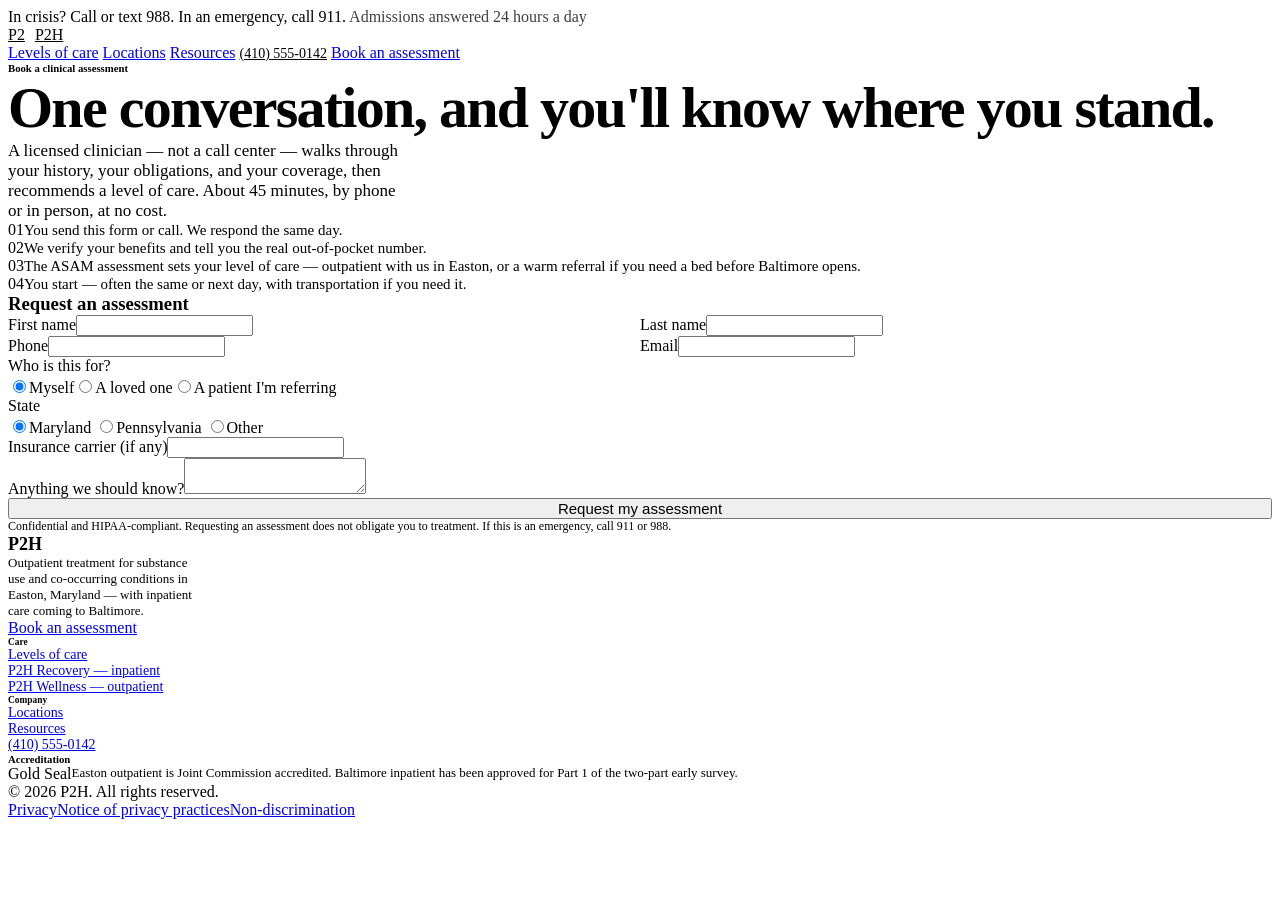
==== book.html @ b1f6ed72 "Add files via upload" ====
<!DOCTYPE html>
<html lang="en">
<head>
<meta charset="utf-8">
<meta name="viewport" content="width=device-width, initial-scale=1">
<title>Book a clinical assessment — P2H</title>
<meta name="description" content="Request a free, confidential ASAM assessment with a licensed P2H clinician.">
<link rel="stylesheet" href="css/modernist.css">
<link rel="stylesheet" href="css/p2h.css">
</head>
<body>

<div class="crisis">
  <div class="wrap">
    <span>In crisis? Call or text 988. In an emergency, call 911.</span>
    <span style="opacity:0.75">Admissions answered 24 hours a day</span>
  </div>
</div>

<header class="site-header">
  <div class="wrap">
    <nav class="nav">
      <a class="nav-brand" href="index.html" style="display:flex;align-items:center;gap:10px;color:inherit">
        <span class="brand-mark">P2</span>
        <span>P2H</span>
      </a>
      <a href="levels-of-care.html">Levels of care</a>
      <a href="locations.html">Locations</a>
      <a href="resources.html">Resources</a>
      <a href="tel:14105550142" style="color:inherit;font-size:14px">(410) 555-0142</a>
      <a class="btn btn-primary" href="book.html">Book an assessment</a>
    </nav>
  </div>
</header>

<main>
  <section class="wrap pad grid cols-2" style="align-items:start">
    <div class="stack">
      <h6 class="text-accent" style="margin:0">Book a clinical assessment</h6>
      <h1 style="margin:0;font-size:clamp(38px,4.8vw,58px);letter-spacing:-0.03em">One conversation, and you'll know where you stand.</h1>
      <p style="font-size:17px;margin:0;max-width:46ch">A licensed clinician — not a call center — walks through your history, your obligations, and your coverage, then recommends a level of care. About 45 minutes, by phone or in person, at no cost.</p>
      <div class="rule-list" style="margin-top:var(--space-2)">
        <div class="row"><span class="key" style="min-width:32px;color:var(--color-accent-700)">01</span><span style="font-size:15px">You send this form or call. We respond the same day.</span></div>
        <div class="row"><span class="key" style="min-width:32px;color:var(--p2h-teal)">02</span><span style="font-size:15px">We verify your benefits and tell you the real out-of-pocket number.</span></div>
        <div class="row"><span class="key" style="min-width:32px;color:var(--p2h-ochre)">03</span><span style="font-size:15px">The ASAM assessment sets your level of care — outpatient with us in Easton, or a warm referral if you need a bed before Baltimore opens.</span></div>
        <div class="row"><span class="key" style="min-width:32px">04</span><span style="font-size:15px">You start — often the same or next day, with transportation if you need it.</span></div>
      </div>
    </div>

    <!-- Static hosting can't process form posts. Point action= at Formspree / Netlify Forms / your intake CRM endpoint. -->
    <form style="border:2px solid var(--color-text);padding:var(--space-6);display:flex;flex-direction:column;gap:var(--space-3)" action="#" method="post">
      <h3 style="margin:0">Request an assessment</h3>
      <div style="display:grid;grid-template-columns:repeat(auto-fit,minmax(150px,1fr));gap:var(--space-3)">
        <div class="field"><label for="first">First name</label><input class="input" id="first" name="first" type="text" required></div>
        <div class="field"><label for="last">Last name</label><input class="input" id="last" name="last" type="text" required></div>
      </div>
      <div style="display:grid;grid-template-columns:repeat(auto-fit,minmax(150px,1fr));gap:var(--space-3)">
        <div class="field"><label for="phone">Phone</label><input class="input" id="phone" name="phone" type="tel" required></div>
        <div class="field"><label for="email">Email</label><input class="input" id="email" name="email" type="email"></div>
      </div>
      <div class="field">
        <label>Who is this for?</label>
        <div style="display:flex;flex-wrap:wrap;gap:var(--space-4);padding-top:2px">
          <label class="radio"><input type="radio" name="who" value="self" checked><span class="dot"></span>Myself</label>
          <label class="radio"><input type="radio" name="who" value="loved-one"><span class="dot"></span>A loved one</label>
          <label class="radio"><input type="radio" name="who" value="referral"><span class="dot"></span>A patient I'm referring</label>
        </div>
      </div>
      <div class="field">
        <label>State</label>
        <div class="seg" style="margin-top:2px">
          <label class="seg-opt"><input type="radio" name="state" value="MD" checked>Maryland</label>
          <label class="seg-opt"><input type="radio" name="state" value="PA">Pennsylvania</label>
          <label class="seg-opt"><input type="radio" name="state" value="other">Other</label>
        </div>
      </div>
      <div class="field"><label for="insurance">Insurance carrier (if any)</label><input class="input" id="insurance" name="insurance" type="text"></div>
      <div class="field"><label for="note">Anything we should know?</label><textarea class="input" id="note" name="note"></textarea></div>
      <button type="submit" class="btn btn-primary btn-block" style="padding:var(--space-3) var(--space-4);font-size:15px">Request my assessment</button>
      <p class="text-muted" style="font-size:12px;margin:0">Confidential and HIPAA-compliant. Requesting an assessment does not obligate you to treatment. If this is an emergency, call 911 or 988.</p>
    </form>
  </section>
</main>

<footer class="sec site-footer">
  <div class="wrap cols">
    <div style="display:flex;flex-direction:column;gap:var(--space-2)">
      <span style="font-family:var(--font-heading);font-weight:800;font-size:18px">P2H</span>
      <p class="text-muted" style="font-size:13px;margin:0;max-width:30ch">Outpatient treatment for substance use and co-occurring conditions in Easton, Maryland — with inpatient care coming to Baltimore.</p>
      <a class="btn btn-primary" href="book.html" style="align-self:flex-start;margin-top:var(--space-2)">Book an assessment</a>
    </div>
    <div style="display:flex;flex-direction:column;gap:var(--space-2);font-size:14px">
      <h6 style="margin:0 0 var(--space-1)">Care</h6>
      <a href="levels-of-care.html">Levels of care</a>
      <a href="levels-of-care.html">P2H Recovery — inpatient</a>
      <a href="levels-of-care.html">P2H Wellness — outpatient</a>
    </div>
    <div style="display:flex;flex-direction:column;gap:var(--space-2);font-size:14px">
      <h6 style="margin:0 0 var(--space-1)">Company</h6>
      <a href="locations.html">Locations</a>
      <a href="resources.html">Resources</a>
      <a href="tel:14105550142">(410) 555-0142</a>
    </div>
    <div style="display:flex;flex-direction:column;gap:var(--space-2)">
      <h6 style="margin:0 0 var(--space-1)">Accreditation</h6>
      <div style="display:flex;gap:var(--space-3);align-items:flex-start">
        <div class="ph ph-seal">
          <!-- replace with the official Gold Seal: <img src="img/joint-commission-seal.png" alt="The Joint Commission Gold Seal of Approval"> -->
          <span>Gold Seal</span>
        </div>
        <p class="text-muted" style="font-size:13px;margin:0">Easton outpatient is Joint Commission accredited. Baltimore inpatient has been approved for Part 1 of the two-part early survey.</p>
      </div>
    </div>
  </div>
  <div class="wrap" style="padding-bottom:var(--space-8)">
    <div class="legal">
      <span class="text-muted">© 2026 P2H. All rights reserved.</span>
      <span style="display:flex;flex-wrap:wrap;gap:var(--space-6)">
        <a href="#">Privacy</a>
        <a href="#">Notice of privacy practices</a>
        <a href="#">Non-discrimination</a>
      </span>
    </div>
  </div>
</footer>

</body>
</html>
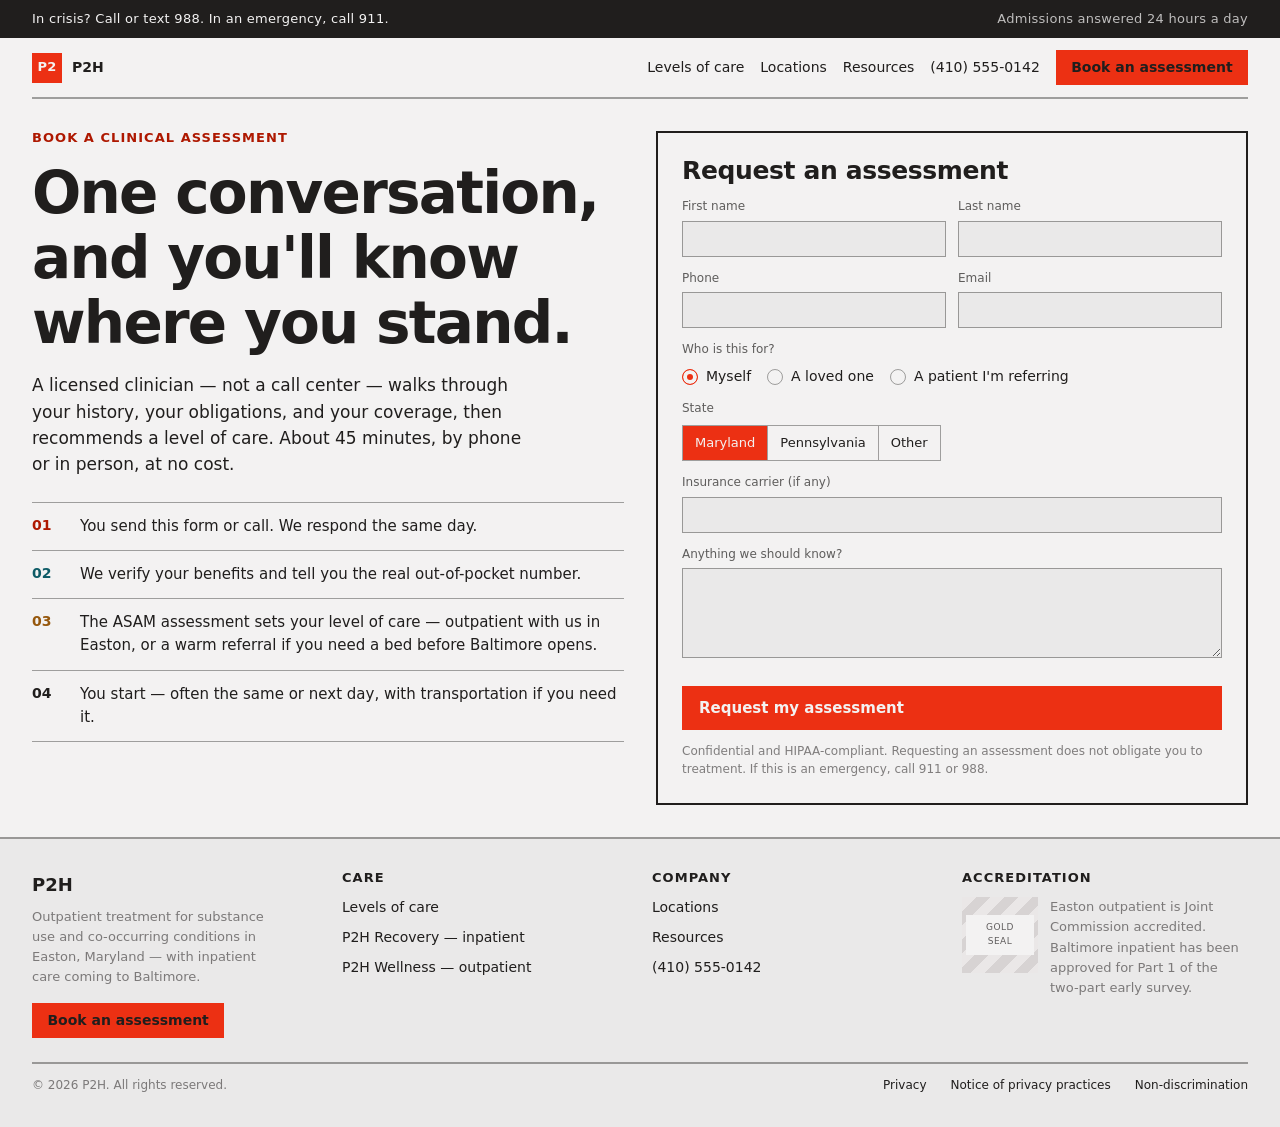
==== commit 004bc52b: "Fix stylesheet asset paths Co-authored-by: Copilot App <223556219+Copilot@users.noreply.github.com>" ====
--- a/book.html
+++ b/book.html
@@ -5,8 +5,8 @@
 <meta name="viewport" content="width=device-width, initial-scale=1">
 <title>Book a clinical assessment — P2H</title>
 <meta name="description" content="Request a free, confidential ASAM assessment with a licensed P2H clinician.">
-<link rel="stylesheet" href="css/modernist.css">
-<link rel="stylesheet" href="css/p2h.css">
+<link rel="stylesheet" href="modernist.css">
+<link rel="stylesheet" href="p2h.css">
 </head>
 <body>
 
--- a/modernist.css
+++ b/modernist.css
@@ -0,0 +1,252 @@
+/* Modernist — design-system tokens and component classes. This file is the source of truth for the system's look; retune it here and see readme.md. */
+@import url('https://fonts.googleapis.com/css2?family=Archivo:wght@400;600;800&display=swap');
+
+:root {
+  --color-bg: #f3f2f2;
+  --color-surface: #eae9e9;
+  --color-text: #201e1d;
+  --color-accent: #ec3013;
+  --color-accent-2: #e15b47;
+  --color-divider: color-mix(in srgb, #201e1d 40%, transparent);
+
+  /* Tonal ramps — generated in OKLCH on one shared lightness scale, so the
+     same step of any role matches the others in visual value. */
+  --color-neutral-100: #f8f4f4;
+  --color-neutral-200: #eae7e7;
+  --color-neutral-300: #d7d3d3;
+  --color-neutral-400: #bab6b6;
+  --color-neutral-500: #9b9797;
+  --color-neutral-600: #7d7979;
+  --color-neutral-700: #605d5d;
+  --color-neutral-800: #444141;
+  --color-neutral-900: #2d2b2b;
+
+  --color-accent-100: #fff2ef;
+  --color-accent-200: #ffe0d9;
+  --color-accent-300: #ffc4b8;
+  --color-accent-400: #ff9783;
+  --color-accent-500: #ff563c;
+  --color-accent-600: #dd2b0f;
+  --color-accent-700: #ae1800;
+  --color-accent-800: #7c1405;
+  --color-accent-900: #4d170e;
+
+  --color-accent-2-100: #fff2ef;
+  --color-accent-2-200: #ffe0da;
+  --color-accent-2-300: #ffc4b9;
+  --color-accent-2-400: #ff9784;
+  --color-accent-2-500: #ef6853;
+  --color-accent-2-600: #c94b39;
+  --color-accent-2-700: #9e3526;
+  --color-accent-2-800: #71261b;
+  --color-accent-2-900: #471d16;
+
+  --font-heading: "Archivo", system-ui, sans-serif;
+  --font-heading-weight: 800;
+  --font-body: "Archivo", system-ui, sans-serif;
+
+  --space-1: 4.0px;
+  --space-2: 8.0px;
+  --space-3: 12.0px;
+  --space-4: 16.0px;
+  --space-6: 24.0px;
+  --space-8: 32.0px;
+
+  --radius-sm: 0px;
+  --radius-md: 0px;
+  --radius-lg: 0px;
+
+  /* Elevation — derived from the ground: soft ink-tinted shadows on a
+     light theme, a hairline edge + ambient darkness on a dark one. */
+  --shadow-sm: 0 1px 2px color-mix(in srgb, #2d2b2b 14%, transparent);
+  --shadow-md: 0 3px 10px color-mix(in srgb, #2d2b2b 16%, transparent);
+  --shadow-lg: 0 12px 32px color-mix(in srgb, #2d2b2b 22%, transparent);
+}
+
+body {
+  background: var(--color-bg);
+  color: var(--color-text);
+  font-family: var(--font-body);
+}
+h1, h2, h3, h4 { font-family: var(--font-heading); font-weight: var(--font-heading-weight); }
+
+.grayscale{filter:grayscale(1) contrast(1.08)}
+
+/* ══════════════════════════════════════════════════════════════════════════
+   Components — built with the tokens above. Plain CSS
+   on plain HTML: no JavaScript, no build step. Each class is documented in
+   readme.md and demonstrated in foundations/ and components/.
+   ══════════════════════════════════════════════════════════════════════ */
+
+*, *::before, *::after { box-sizing: border-box; }
+body { margin: 0; font-size: 15px; line-height: 1.55; font-weight: 400; }
+h1, h2, h3, h4, h5, h6 {
+  font-family: var(--font-heading); font-weight: var(--font-heading-weight);
+  line-height: 1.12; letter-spacing: -0.015em; margin: 0 0 var(--space-2);
+}
+h1 { font-size: 42px; }
+h2 { font-size: 32px; }
+h3 { font-size: 25px; }
+h4 { font-size: 20px; }
+h5 { font-size: 16px; }
+h6 { font-size: 13px; }
+h6 { letter-spacing: 0.08em; text-transform: uppercase; }
+p { margin: 0 0 var(--space-3); }
+a { color: var(--color-accent); text-underline-offset: 3px; }
+img { display: block; max-width: 100%; }
+figure { margin: 0; }
+figcaption {
+  font-size: 11px; margin-top: var(--space-1);
+  color: color-mix(in srgb, var(--color-text) 55%, transparent);
+}
+.text-muted { color: color-mix(in srgb, var(--color-text) 55%, transparent); }
+:focus { outline: none; }
+:focus-visible { outline: 2px solid var(--color-accent); outline-offset: 2px; }
+::selection { background: color-mix(in srgb, var(--color-accent) 30%, transparent); }
+
+/* — rules — */
+.hr {
+  height: 2px; border: 0; margin: var(--space-4) 0;
+  background: var(--color-divider);
+}
+
+/* — buttons — */
+.btn {
+  display: inline-flex; align-items: center; justify-content: center; gap: 6px;
+  cursor: pointer; text-decoration: none;
+  font-family: var(--font-heading); font-weight: var(--font-heading-weight);
+  font-size: 14px; line-height: 1.2; color: var(--color-text); /* matches the .input's 14px —
+     the pair sits side by side in sign-up rows */
+  background: transparent; border: 1px solid transparent;
+  padding: var(--space-2) calc(var(--space-3) * 1.2);
+  border-radius: var(--radius-md);
+}
+.btn svg { display: block; }
+.btn:disabled { opacity: 0.45; cursor: not-allowed; }
+.btn-primary { background: var(--color-accent); color: var(--color-bg); }
+.btn-primary:hover { background: var(--color-accent-600); }
+.btn-primary:active { background: var(--color-accent-700); }
+.btn-secondary { border-color: var(--color-divider); }
+.btn-secondary:hover { background: color-mix(in srgb, var(--color-text) 7%, transparent); }
+.btn-secondary:active { background: color-mix(in srgb, var(--color-text) 14%, transparent); }
+.btn-ghost { color: var(--color-accent); padding-inline: var(--space-1); }
+.btn-ghost:hover { background: color-mix(in srgb, var(--color-accent) 10%, transparent); }
+.btn-ghost:active { background: color-mix(in srgb, var(--color-accent) 18%, transparent); }
+.btn-icon { width: 36px; height: 36px; padding: 0; }
+.btn-block { width: 100%; margin-top: var(--space-2); justify-content: flex-start; text-align: left; }
+
+/* — forms — */
+.field > label {
+  display: block; font-size: 12px; margin-bottom: 5px;
+  color: color-mix(in srgb, var(--color-text) 70%, transparent);
+}
+.input {
+  width: 100%; min-height: 36px; padding: 6px 10px; font: inherit;
+  font-size: 14px; color: var(--color-text); caret-color: var(--color-accent);
+  background: var(--color-surface);
+  border: 1px solid var(--color-divider); border-radius: var(--radius-md);
+}
+.input:hover { border-color: color-mix(in srgb, var(--color-text) 45%, transparent); }
+.input:focus-visible { border-color: var(--color-accent); outline-offset: 0; }
+textarea.input { min-height: 90px; resize: vertical; }
+.radio { display: inline-flex; align-items: center; gap: 8px; cursor: pointer; font-size: 14px; }
+.radio input, .seg-opt input {
+  position: absolute; opacity: 0; width: 0; height: 0; pointer-events: none;
+}
+.radio .dot {
+  width: 16px; height: 16px; flex: none; border-radius: 50%;
+  border: 1.5px solid var(--color-divider);
+}
+.radio:hover .dot { border-color: var(--color-accent); }
+.radio input:checked + .dot {
+  border-color: var(--color-accent); background: var(--color-accent);
+  box-shadow: inset 0 0 0 4px var(--color-bg);
+}
+.radio input:focus-visible + .dot { outline: 2px solid var(--color-accent); outline-offset: 2px; }
+.seg {
+  display: inline-flex; overflow: hidden;
+  border: 1px solid var(--color-divider); border-radius: var(--radius-md);
+}
+.seg-opt {
+  display: inline-flex; align-items: center; gap: 6px;
+  padding: 7px 12px; font-size: 13px; cursor: pointer;
+}
+.seg-opt + .seg-opt { border-left: 1px solid var(--color-divider); }
+.seg-opt:has(input:checked) { background: var(--color-accent); color: var(--color-bg); }
+.seg-opt:not(:has(input:checked)):hover { background: color-mix(in srgb, var(--color-text) 7%, transparent); }
+.seg-opt:has(input:focus-visible) { outline: 2px solid var(--color-accent); outline-offset: -2px; }
+
+/* — cards — */
+.card {
+  display: flex; flex-direction: column; gap: var(--space-2);
+  padding: var(--space-3); border-radius: var(--radius-md); background: var(--color-surface);
+}
+.card-kicker { font-size: 10px; letter-spacing: 0.1em; text-transform: uppercase; color: var(--color-accent); }
+.card-title {
+  font-family: var(--font-heading); font-weight: var(--font-heading-weight);
+  font-size: 17px; line-height: 1.2;
+}
+.card-body { margin: 0; font-size: 13px; opacity: 0.8; flex: 1; }
+.card-meta {
+  display: flex; align-items: center; gap: 6px; font-size: 11px;
+  color: color-mix(in srgb, var(--color-text) 50%, transparent);
+}
+.elev-sm { box-shadow: var(--shadow-sm); }
+.elev-md { box-shadow: var(--shadow-md); }
+.elev-lg { box-shadow: var(--shadow-lg); }
+
+/* — tags — */
+.tag {
+  display: inline-flex; align-items: center; font-size: 11px;
+  letter-spacing: 0.02em; padding: 3px 10px;
+  border-radius: calc(var(--radius-md) * 0.75);
+}
+.tag-accent { background: var(--color-accent-100); color: var(--color-accent-800); }
+.tag-accent-2 { background: var(--color-accent-2-100); color: var(--color-accent-2-800); }
+.tag-neutral { background: var(--color-neutral-100); color: var(--color-neutral-800); }
+.tag-outline { border: 1px solid var(--color-accent); color: var(--color-accent); }
+
+/* — navigation — */
+.nav {
+  display: flex; align-items: center; gap: var(--space-4);
+  padding: var(--space-3) var(--space-4);
+  border-bottom: 2px solid var(--color-divider);
+}
+.nav-brand {
+  font-family: var(--font-heading); font-weight: var(--font-heading-weight);
+  font-size: 18px; margin-right: auto;
+}
+.nav a { color: inherit; text-decoration: none; font-size: 14px; }
+.nav a:hover, .nav a[aria-current='page'] { color: var(--color-accent); }
+
+/* — tables — */
+.table { width: 100%; border-collapse: collapse; font-size: 14px; }
+.table th {
+  text-align: left; font-size: 11px; letter-spacing: 0.08em; text-transform: uppercase;
+  color: color-mix(in srgb, var(--color-text) 60%, transparent);
+  padding: var(--space-2); border-bottom: 2px solid var(--color-divider);
+}
+.table td {
+  padding: var(--space-2);
+  border-bottom: 1px solid var(--color-divider);
+}
+.table tbody tr:hover { background: color-mix(in srgb, var(--color-text) 4%, transparent); }
+
+/* — dialog — */
+.dialog-backdrop {
+  position: fixed; inset: 0; display: grid; place-items: center;
+  padding: var(--space-4);
+  background: color-mix(in srgb, var(--color-neutral-900) 50%, transparent);
+}
+.dialog {
+  width: min(440px, 100%); display: flex; flex-direction: column; gap: var(--space-3);
+  padding: var(--space-4); border-radius: var(--radius-lg);
+  background: var(--color-surface); box-shadow: var(--shadow-lg);
+}
+.dialog-title {
+  font-family: var(--font-heading); font-weight: var(--font-heading-weight);
+  font-size: 20px;
+}
+.dialog-body { font-size: 14px; opacity: 0.85; }
+.dialog-actions { display: flex; justify-content: flex-end; gap: var(--space-2); margin-top: var(--space-2); }
+
--- a/p2h.css
+++ b/p2h.css
@@ -0,0 +1,51 @@
+/* P2H site layer — sits on top of modernist.css tokens */
+:root { --p2h-teal: #0e5b66; --p2h-teal-tint: #dde9ea; --p2h-ochre: #96580d; --p2h-ochre-strong: #c8791a; --p2h-ochre-tint: #f3e7d3; }
+body { margin: 0; background: var(--color-bg); color: var(--color-text); }
+a:hover { color: var(--color-accent-600); }
+.btn, .tag { white-space: nowrap; }
+.tag-teal { background: var(--p2h-teal-tint); color: var(--p2h-teal); }
+.tag-ochre { background: var(--p2h-ochre-tint); color: var(--p2h-ochre); }
+.wrap { max-width: 1280px; margin: 0 auto; padding-left: var(--space-8); padding-right: var(--space-8); }
+.sec { border-top: 2px solid var(--color-divider); }
+.crisis { background: var(--color-text); color: var(--color-bg); font-size: 13px; letter-spacing: 0.02em; }
+.crisis .wrap { display: flex; flex-wrap: wrap; gap: var(--space-4); align-items: center; justify-content: space-between; padding-top: 9px; padding-bottom: 9px; }
+.site-header { position: sticky; top: 0; z-index: 20; background: var(--color-bg); }
+.site-header .nav { padding-left: 0; padding-right: 0; flex-wrap: wrap; }
+.brand-mark { width: 30px; height: 30px; background: var(--color-accent); color: var(--color-bg); display: inline-flex; align-items: center; justify-content: center; font-size: 13px; letter-spacing: 0.02em; }
+.nav a { text-decoration: none; }
+.nav a[aria-current="page"] { color: var(--color-accent-700); }
+
+/* Layout helpers */
+.grid { display: grid; gap: var(--space-8); }
+.cols-2 { grid-template-columns: repeat(auto-fit, minmax(320px, 1fr)); }
+.cols-3 { grid-template-columns: repeat(auto-fit, minmax(280px, 1fr)); gap: var(--space-6); }
+.cols-4 { grid-template-columns: repeat(auto-fit, minmax(260px, 1fr)); gap: var(--space-6); }
+.stat-row { display: grid; grid-template-columns: repeat(auto-fit, minmax(200px, 1fr)); gap: 0; }
+.stat { padding: var(--space-4) var(--space-4) var(--space-6); border-right: 2px solid var(--color-divider); }
+.stat:first-child { padding-left: 0; }
+.stat:last-child { border-right: none; }
+.stat-figure { font-family: var(--font-heading); font-weight: 800; font-size: 30px; line-height: 1.1; }
+.pad { padding-top: var(--space-8); padding-bottom: var(--space-8); }
+.stack { display: flex; flex-direction: column; gap: var(--space-4); align-items: flex-start; }
+.rule-list { display: flex; flex-direction: column; width: 100%; }
+.rule-list > * { border-top: 1px solid var(--color-divider); padding: var(--space-3) 0; }
+.rule-list > *:last-child { border-bottom: 1px solid var(--color-divider); }
+.row { display: flex; gap: var(--space-4); }
+.row .key { font-family: var(--font-heading); font-weight: 800; font-size: 14px; min-width: 120px; }
+.poster { background: var(--color-accent); color: var(--color-bg); }
+.poster h2 { margin: 0; font-size: clamp(36px, 5vw, 64px); letter-spacing: -0.03em; max-width: 20ch; line-height: 1.05; }
+.lede { font-size: 17px; margin: 0; max-width: 52ch; }
+.text-accent { color: var(--color-accent-700); }
+h1.display { margin: 0; font-size: clamp(38px, 4.8vw, 60px); letter-spacing: -0.03em; }
+h2.section { margin: 0; font-size: clamp(30px, 3.4vw, 40px); }
+
+/* Image placeholders — replace the div with <img class="photo" src="img/....jpg" alt="..."> */
+.grayscale img, img.photo { width: 100%; height: 100%; object-fit: cover; filter: grayscale(1) contrast(1.05); display: block; }
+.ph { display: flex; align-items: flex-end; padding: var(--space-4); background-image: repeating-linear-gradient(135deg, var(--color-neutral-200) 0 10px, var(--color-neutral-300) 10px 20px); }
+.ph span { font-size: 11px; letter-spacing: 0.1em; text-transform: uppercase; background: var(--color-bg); color: var(--color-neutral-700); padding: 6px 10px; }
+.ph-seal { width: 76px; height: 76px; flex: none; align-items: center; justify-content: center; padding: 4px; text-align: center; }
+.ph-seal span { font-size: 9px; letter-spacing: 0.06em; }
+.site-footer { background: var(--color-surface); }
+.site-footer .cols { display: grid; grid-template-columns: repeat(auto-fit, minmax(200px, 1fr)); gap: var(--space-6); padding-top: var(--space-8); padding-bottom: var(--space-6); }
+.site-footer a { color: inherit; text-decoration: none; }
+.legal { border-top: 2px solid var(--color-divider); padding-top: var(--space-3); display: flex; flex-wrap: wrap; gap: var(--space-4); justify-content: space-between; font-size: 12px; }
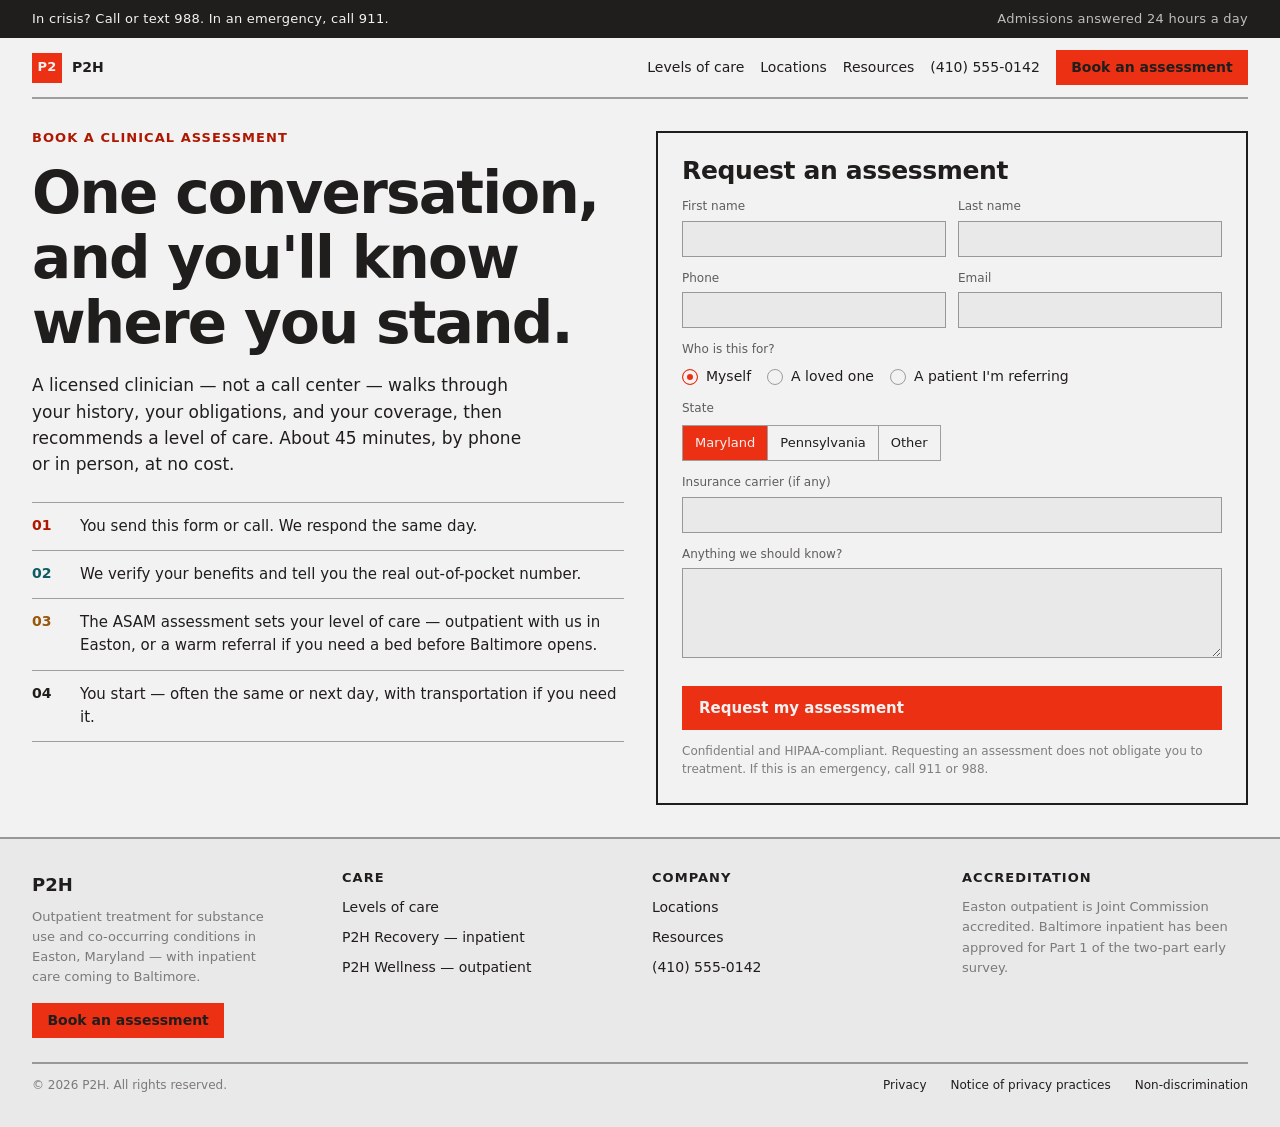
==== commit 351613ca: "Add therapy images and remove seal placeholder Co-authored-by: Copilot App <223556219+Copilot@users." ====
--- a/book.html
+++ b/book.html
@@ -104,10 +104,6 @@
     <div style="display:flex;flex-direction:column;gap:var(--space-2)">
       <h6 style="margin:0 0 var(--space-1)">Accreditation</h6>
       <div style="display:flex;gap:var(--space-3);align-items:flex-start">
-        <div class="ph ph-seal">
-          <!-- replace with the official Gold Seal: <img src="img/joint-commission-seal.png" alt="The Joint Commission Gold Seal of Approval"> -->
-          <span>Gold Seal</span>
-        </div>
         <p class="text-muted" style="font-size:13px;margin:0">Easton outpatient is Joint Commission accredited. Baltimore inpatient has been approved for Part 1 of the two-part early survey.</p>
       </div>
     </div>
--- a/p2h.css
+++ b/p2h.css
@@ -43,8 +43,7 @@
 .grayscale img, img.photo { width: 100%; height: 100%; object-fit: cover; filter: grayscale(1) contrast(1.05); display: block; }
 .ph { display: flex; align-items: flex-end; padding: var(--space-4); background-image: repeating-linear-gradient(135deg, var(--color-neutral-200) 0 10px, var(--color-neutral-300) 10px 20px); }
 .ph span { font-size: 11px; letter-spacing: 0.1em; text-transform: uppercase; background: var(--color-bg); color: var(--color-neutral-700); padding: 6px 10px; }
-.ph-seal { width: 76px; height: 76px; flex: none; align-items: center; justify-content: center; padding: 4px; text-align: center; }
-.ph-seal span { font-size: 9px; letter-spacing: 0.06em; }
+
 .site-footer { background: var(--color-surface); }
 .site-footer .cols { display: grid; grid-template-columns: repeat(auto-fit, minmax(200px, 1fr)); gap: var(--space-6); padding-top: var(--space-8); padding-bottom: var(--space-6); }
 .site-footer a { color: inherit; text-decoration: none; }
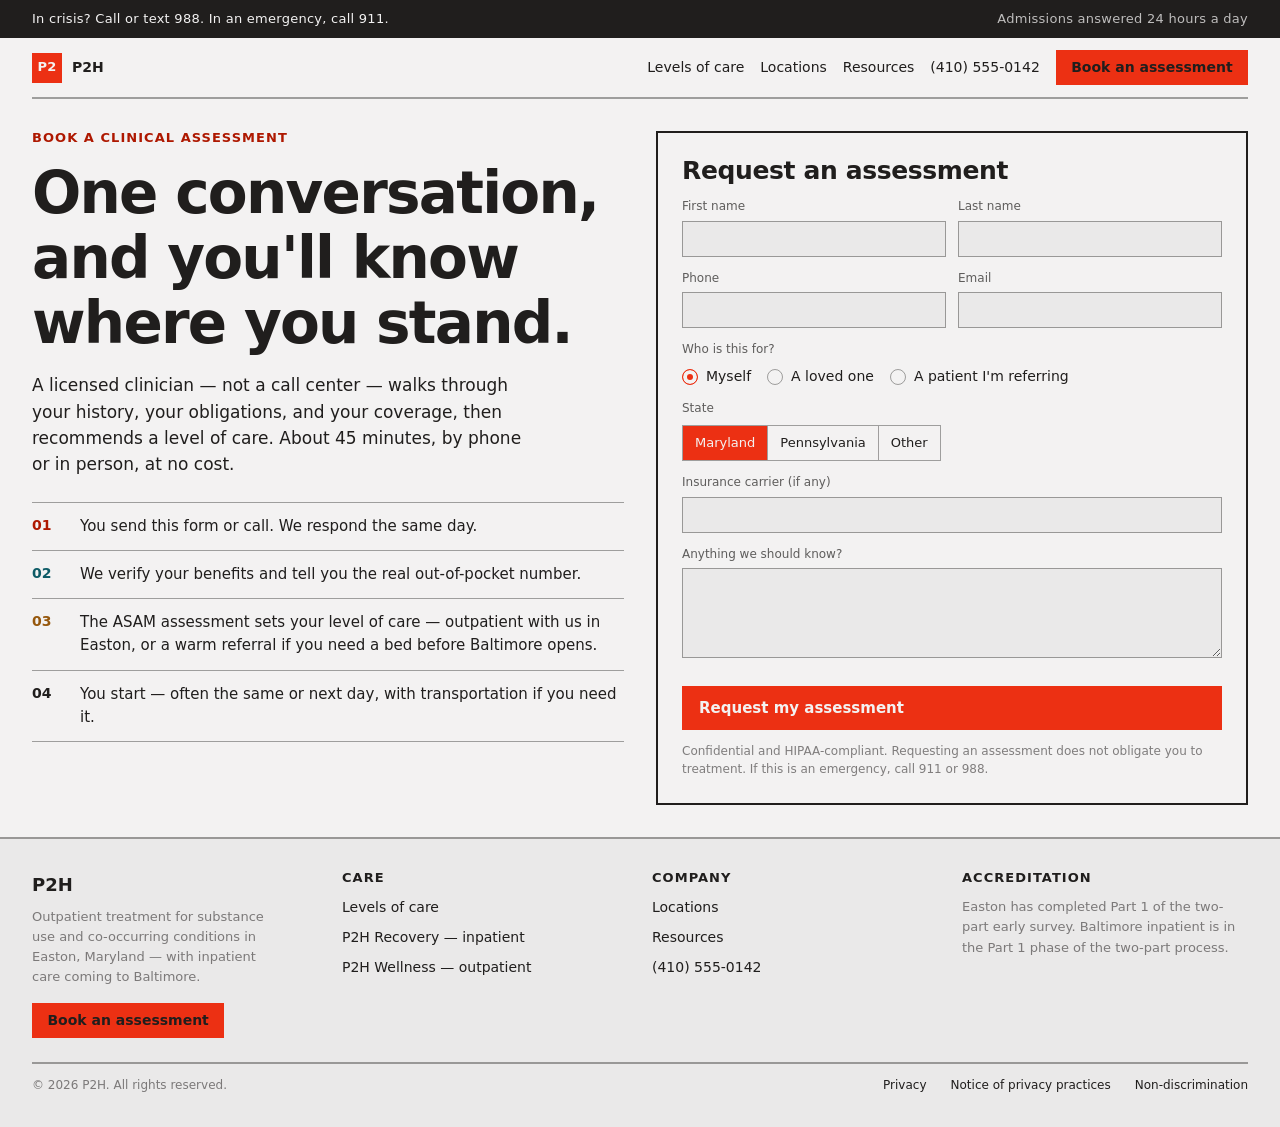
==== commit ab1da9f0: "Correct accreditation status copy Co-authored-by: Copilot App <223556219+Copilot@users.noreply.githu" ====
--- a/book.html
+++ b/book.html
@@ -104,7 +104,7 @@
     <div style="display:flex;flex-direction:column;gap:var(--space-2)">
       <h6 style="margin:0 0 var(--space-1)">Accreditation</h6>
       <div style="display:flex;gap:var(--space-3);align-items:flex-start">
-        <p class="text-muted" style="font-size:13px;margin:0">Easton outpatient is Joint Commission accredited. Baltimore inpatient has been approved for Part 1 of the two-part early survey.</p>
+        <p class="text-muted" style="font-size:13px;margin:0">Easton has completed Part 1 of the two-part early survey. Baltimore inpatient is in the Part 1 phase of the two-part process.</p>
       </div>
     </div>
   </div>
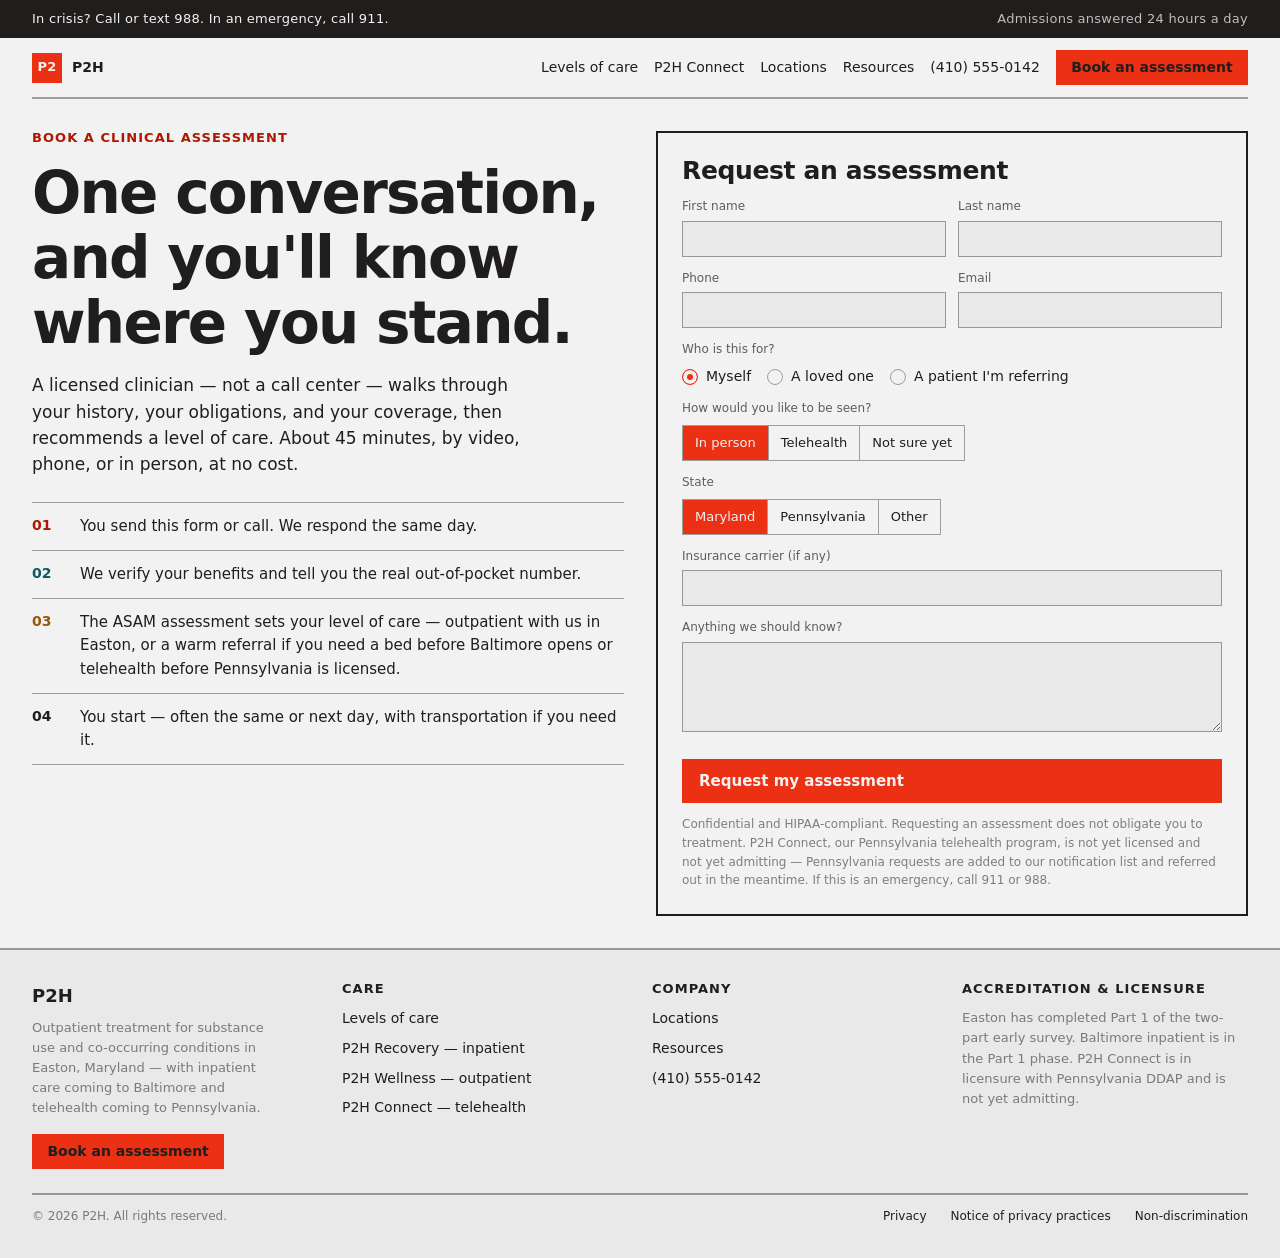
==== commit d44d19a4: "Add P2H Connect program Co-authored-by: Copilot App <223556219+Copilot@users.noreply.github.com>" ====
--- a/book.html
+++ b/book.html
@@ -25,6 +25,7 @@
         <span>P2H</span>
       </a>
       <a href="levels-of-care.html">Levels of care</a>
+      <a href="connect.html">P2H Connect</a>
       <a href="locations.html">Locations</a>
       <a href="resources.html">Resources</a>
       <a href="tel:14105550142" style="color:inherit;font-size:14px">(410) 555-0142</a>
@@ -38,11 +39,11 @@
     <div class="stack">
       <h6 class="text-accent" style="margin:0">Book a clinical assessment</h6>
       <h1 style="margin:0;font-size:clamp(38px,4.8vw,58px);letter-spacing:-0.03em">One conversation, and you'll know where you stand.</h1>
-      <p style="font-size:17px;margin:0;max-width:46ch">A licensed clinician — not a call center — walks through your history, your obligations, and your coverage, then recommends a level of care. About 45 minutes, by phone or in person, at no cost.</p>
+      <p style="font-size:17px;margin:0;max-width:46ch">A licensed clinician — not a call center — walks through your history, your obligations, and your coverage, then recommends a level of care. About 45 minutes, by video, phone, or in person, at no cost.</p>
       <div class="rule-list" style="margin-top:var(--space-2)">
         <div class="row"><span class="key" style="min-width:32px;color:var(--color-accent-700)">01</span><span style="font-size:15px">You send this form or call. We respond the same day.</span></div>
         <div class="row"><span class="key" style="min-width:32px;color:var(--p2h-teal)">02</span><span style="font-size:15px">We verify your benefits and tell you the real out-of-pocket number.</span></div>
-        <div class="row"><span class="key" style="min-width:32px;color:var(--p2h-ochre)">03</span><span style="font-size:15px">The ASAM assessment sets your level of care — outpatient with us in Easton, or a warm referral if you need a bed before Baltimore opens.</span></div>
+        <div class="row"><span class="key" style="min-width:32px;color:var(--p2h-ochre)">03</span><span style="font-size:15px">The ASAM assessment sets your level of care — outpatient with us in Easton, or a warm referral if you need a bed before Baltimore opens or telehealth before Pennsylvania is licensed.</span></div>
         <div class="row"><span class="key" style="min-width:32px">04</span><span style="font-size:15px">You start — often the same or next day, with transportation if you need it.</span></div>
       </div>
     </div>
@@ -67,6 +68,14 @@
         </div>
       </div>
       <div class="field">
+        <label>How would you like to be seen?</label>
+        <div class="seg" style="margin-top:2px">
+          <label class="seg-opt"><input type="radio" name="format" value="in-person" checked>In person</label>
+          <label class="seg-opt"><input type="radio" name="format" value="telehealth">Telehealth</label>
+          <label class="seg-opt"><input type="radio" name="format" value="unsure">Not sure yet</label>
+        </div>
+      </div>
+      <div class="field">
         <label>State</label>
         <div class="seg" style="margin-top:2px">
           <label class="seg-opt"><input type="radio" name="state" value="MD" checked>Maryland</label>
@@ -77,7 +86,7 @@
       <div class="field"><label for="insurance">Insurance carrier (if any)</label><input class="input" id="insurance" name="insurance" type="text"></div>
       <div class="field"><label for="note">Anything we should know?</label><textarea class="input" id="note" name="note"></textarea></div>
       <button type="submit" class="btn btn-primary btn-block" style="padding:var(--space-3) var(--space-4);font-size:15px">Request my assessment</button>
-      <p class="text-muted" style="font-size:12px;margin:0">Confidential and HIPAA-compliant. Requesting an assessment does not obligate you to treatment. If this is an emergency, call 911 or 988.</p>
+      <p class="text-muted" style="font-size:12px;margin:0">Confidential and HIPAA-compliant. Requesting an assessment does not obligate you to treatment. P2H Connect, our Pennsylvania telehealth program, is not yet licensed and not yet admitting — Pennsylvania requests are added to our notification list and referred out in the meantime. If this is an emergency, call 911 or 988.</p>
     </form>
   </section>
 </main>
@@ -86,7 +95,7 @@
   <div class="wrap cols">
     <div style="display:flex;flex-direction:column;gap:var(--space-2)">
       <span style="font-family:var(--font-heading);font-weight:800;font-size:18px">P2H</span>
-      <p class="text-muted" style="font-size:13px;margin:0;max-width:30ch">Outpatient treatment for substance use and co-occurring conditions in Easton, Maryland — with inpatient care coming to Baltimore.</p>
+      <p class="text-muted" style="font-size:13px;margin:0;max-width:30ch">Outpatient treatment for substance use and co-occurring conditions in Easton, Maryland — with inpatient care coming to Baltimore and telehealth coming to Pennsylvania.</p>
       <a class="btn btn-primary" href="book.html" style="align-self:flex-start;margin-top:var(--space-2)">Book an assessment</a>
     </div>
     <div style="display:flex;flex-direction:column;gap:var(--space-2);font-size:14px">
@@ -94,6 +103,7 @@
       <a href="levels-of-care.html">Levels of care</a>
       <a href="levels-of-care.html">P2H Recovery — inpatient</a>
       <a href="levels-of-care.html">P2H Wellness — outpatient</a>
+      <a href="connect.html">P2H Connect — telehealth</a>
     </div>
     <div style="display:flex;flex-direction:column;gap:var(--space-2);font-size:14px">
       <h6 style="margin:0 0 var(--space-1)">Company</h6>
@@ -102,9 +112,9 @@
       <a href="tel:14105550142">(410) 555-0142</a>
     </div>
     <div style="display:flex;flex-direction:column;gap:var(--space-2)">
-      <h6 style="margin:0 0 var(--space-1)">Accreditation</h6>
+      <h6 style="margin:0 0 var(--space-1)">Accreditation &amp; licensure</h6>
       <div style="display:flex;gap:var(--space-3);align-items:flex-start">
-        <p class="text-muted" style="font-size:13px;margin:0">Easton has completed Part 1 of the two-part early survey. Baltimore inpatient is in the Part 1 phase of the two-part process.</p>
+        <p class="text-muted" style="font-size:13px;margin:0">Easton has completed Part 1 of the two-part early survey. Baltimore inpatient is in the Part 1 phase. P2H Connect is in licensure with Pennsylvania DDAP and is not yet admitting.</p>
       </div>
     </div>
   </div>
--- a/p2h.css
+++ b/p2h.css
@@ -1,10 +1,12 @@
 /* P2H site layer — sits on top of modernist.css tokens */
-:root { --p2h-teal: #0e5b66; --p2h-teal-tint: #dde9ea; --p2h-ochre: #96580d; --p2h-ochre-strong: #c8791a; --p2h-ochre-tint: #f3e7d3; }
+:root { --p2h-teal: #0e5b66; --p2h-teal-tint: #dde9ea; --p2h-ochre: #96580d; --p2h-ochre-strong: #c8791a; --p2h-ochre-tint: #f3e7d3; --p2h-indigo: #2c3a8f; --p2h-indigo-tint: #dfe2f4; }
 body { margin: 0; background: var(--color-bg); color: var(--color-text); }
 a:hover { color: var(--color-accent-600); }
 .btn, .tag { white-space: nowrap; }
 .tag-teal { background: var(--p2h-teal-tint); color: var(--p2h-teal); }
 .tag-ochre { background: var(--p2h-ochre-tint); color: var(--p2h-ochre); }
+.tag-indigo { background: var(--p2h-indigo-tint); color: var(--p2h-indigo); }
+.notice { border-left: 6px solid var(--p2h-indigo); background: var(--color-surface); padding: var(--space-4); width: 100%; box-sizing: border-box; }
 .wrap { max-width: 1280px; margin: 0 auto; padding-left: var(--space-8); padding-right: var(--space-8); }
 .sec { border-top: 2px solid var(--color-divider); }
 .crisis { background: var(--color-text); color: var(--color-bg); font-size: 13px; letter-spacing: 0.02em; }
